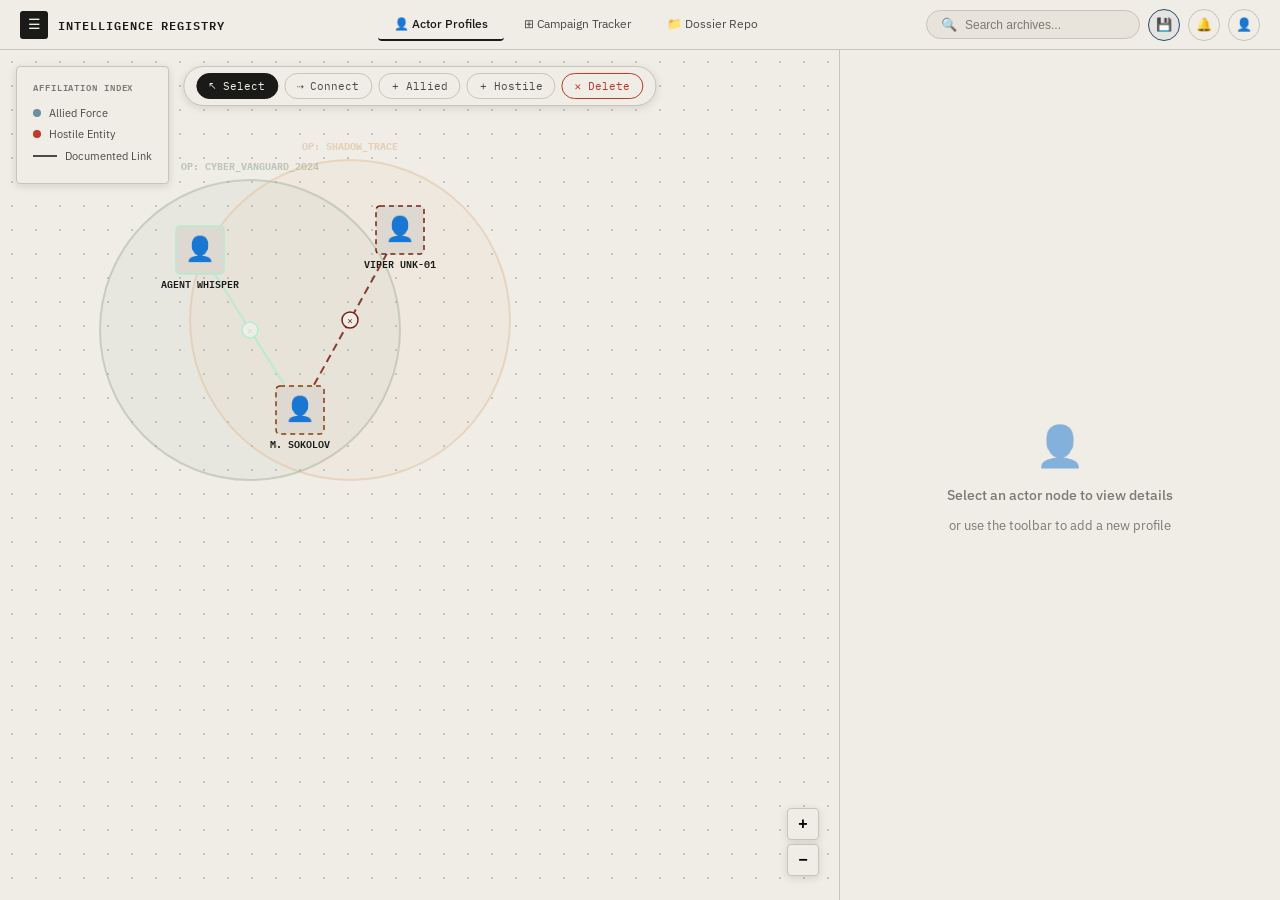
==== index.html @ b9108331 "Initial commit for Intelligence Registry" ====
<!DOCTYPE html>
<html lang="en">
<head>
  <meta charset="UTF-8">
  <meta name="viewport" content="width=device-width, initial-scale=1.0">
  <title>Intelligence Registry – Actor Profiles</title>
  <link rel="preconnect" href="https://fonts.googleapis.com">
  <link href="https://fonts.googleapis.com/css2?family=IBM+Plex+Mono:wght@400;500;600&family=IBM+Plex+Sans:wght@300;400;500;600&display=swap" rel="stylesheet">
  <link rel="stylesheet" href="style.css">
</head>
<body class="page-actors">

<nav class="navbar">
  <div class="nav-brand">
    <div class="nav-icon">☰</div>
    <span class="nav-title">INTELLIGENCE REGISTRY</span>
  </div>
  <div class="nav-links">
    <a href="index.html" class="nav-link active">👤 Actor Profiles</a>
    <a href="campaign.html" class="nav-link">⊞ Campaign Tracker</a>
    <a href="dossier.html" class="nav-link">📁 Dossier Repo</a>
  </div>
  <div class="nav-right">
    <div class="search-box">
      <span class="search-icon">🔍</span>
      <input type="text" placeholder="Search archives..." id="globalSearch">
    </div>
    <button class="backup-btn" id="backupBtn" title="Backup & Restore Database">💾</button>
    <button class="icon-btn" title="Notifications">🔔</button>
    <button class="icon-btn avatar-btn" title="Profile">👤</button>
  </div>
</nav>

<div class="page-layout">

  <!-- ── LEFT: GRAPH CANVAS ── -->
  <div class="graph-panel">
    <div class="legend-box">
      <div class="legend-title">AFFILIATION INDEX</div>
      <div class="legend-item"><span class="dot allied"></span> Allied Force</div>
      <div class="legend-item"><span class="dot hostile"></span> Hostile Entity</div>
      <div class="legend-item"><span class="line-sample"></span> Documented Link</div>
    </div>

    <div class="graph-toolbar">
      <button class="tool-btn active" id="toolSelect" title="Select (click again to deselect)">↖ Select</button>
      <button class="tool-btn" id="toolConnect" title="Draw Connection">⇢ Connect</button>
      <button class="tool-btn" id="toolAddAllied" title="Add Allied Profile">+ Allied</button>
      <button class="tool-btn" id="toolAddHostile" title="Add Hostile Profile">+ Hostile</button>
      <button class="tool-btn danger" id="toolDelete" title="Delete Node">✕ Delete</button>
    </div>

    <svg id="graphCanvas" width="100%" height="100%">
      <defs>
        <clipPath id="clip-circle-template">
          <circle cx="0" cy="0" r="22"/>
        </clipPath>
      </defs>
      <g id="campaignBgGroup"></g>
      <g id="edgesGroup"></g>
      <g id="nodesGroup"></g>
    </svg>

    <div class="zoom-controls">
      <button id="zoomIn" class="zoom-btn">+</button>
      <button id="zoomOut" class="zoom-btn">−</button>
    </div>
    <div id="connectHint" class="connect-hint hidden">Click a source node, then a target node. Press ESC to cancel.</div>
  </div>

  <!-- ── RIGHT: DETAIL PANEL ── -->
  <div class="detail-panel" id="detailPanel">
    <div class="no-selection" id="noSelection">
      <div class="no-sel-icon">👤</div>
      <div class="no-sel-text">Select an actor node to view details</div>
      <div class="no-sel-sub">or use the toolbar to add a new profile</div>
    </div>

    <div id="profileDetail" class="hidden">
      <div class="badge-row">
        <div class="secret-badge" id="detailBadge">SECRET // LEVEL 4</div>
        <div class="badge-actions">
          <button class="icon-btn sm" title="Print" onclick="window.print()">🖨</button>
        </div>
      </div>

      <!-- Photo Upload -->
      <div class="photo-section">
        <div class="photo-frame" id="photoFrame" onclick="document.getElementById('photoUpload').click()">
          <img id="profilePhotoImg" src="" alt="" class="hidden" style="width:100%;height:100%;object-fit:cover;border-radius:4px;">
          <div id="photoPlaceholder">
            <div style="font-size:32px;">📷</div>
            <div style="font-size:10px;font-family:var(--mono);margin-top:4px;">CLICK TO UPLOAD</div>
          </div>
        </div>
        <input type="file" id="photoUpload" accept="image/*" style="display:none">
        <button class="remove-photo-btn hidden" id="removePhotoBtn" onclick="removePhoto()">✕ Remove Photo</button>
      </div>

      <!-- Classification / Designation -->
      <div class="field-row">
        <div class="field-group">
          <label class="field-label">CLASSIFICATION</label>
          <div class="field-value editable" contenteditable="true" id="detailClassification">TACTICAL COMMANDER</div>
        </div>
        <div class="field-group">
          <label class="field-label">DESIGNATION</label>
          <div class="field-value editable" contenteditable="true" id="detailDesignation">"THE ROOK"</div>
        </div>
      </div>

      <div class="field-row">
        <div class="field-group">
          <label class="field-label">FULL NAME</label>
          <div class="field-value editable" contenteditable="true" id="detailName">M. SOKOLOV</div>
        </div>
        <div class="field-group">
          <label class="field-label">AFFILIATION</label>
          <select class="field-select" id="detailAffiliation">
            <option value="allied">Allied Force</option>
            <option value="hostile" selected>Hostile Entity</option>
            <option value="neutral">Neutral</option>
            <option value="unknown">Unknown</option>
          </select>
        </div>
      </div>

      <!-- ARCHETYPE -->
      <div class="section-header">ARCHETYPE</div>
      <div class="archetype-fields">
        <div class="arch-field-row">
          <label class="arch-field-label">ARCHETYPE</label>
          <div class="field-value editable arch-field-input" contenteditable="true" id="archetypeText" placeholder="e.g. Tactical Commander"></div>
        </div>
        <div class="arch-field-row">
          <label class="arch-field-label arch-angel-label">😇 ANGEL</label>
          <div class="field-value editable arch-field-input" contenteditable="true" id="angelText" placeholder="e.g. Diplomatic liaison, protects civilians"></div>
        </div>
        <div class="arch-field-row">
          <label class="arch-field-label arch-demon-label">😈 DEMON</label>
          <div class="field-value editable arch-field-input" contenteditable="true" id="demonText" placeholder="e.g. Arms trafficking, coercion"></div>
        </div>
      </div>

      <!-- PERSONAL DETAILS -->
      <div class="section-header">PERSONAL DETAILS</div>
      <div class="personal-details-grid">
        <div class="field-group">
          <label class="field-label">DATE OF BIRTH</label>
          <div class="field-value editable" contenteditable="true" id="detailDOB">1978-03-14</div>
        </div>
        <div class="field-group">
          <label class="field-label">NATIONALITY</label>
          <div class="field-value editable" contenteditable="true" id="detailNationality">Russian Federation</div>
        </div>
        <div class="field-group full-width">
          <label class="field-label">HOUSE ADDRESS</label>
          <div class="field-value editable" contenteditable="true" id="detailAddress">14 Kutuzovsky Prospekt, Moscow, Russia</div>
        </div>
        <div class="field-group">
          <label class="field-label">PHONE</label>
          <div class="field-value editable" contenteditable="true" id="detailPhone">+7 495 000-0000</div>
        </div>
        <div class="field-group">
          <label class="field-label">EMAIL</label>
          <div class="field-value editable" contenteditable="true" id="detailEmail">m.sokolov@redacted.ru</div>
        </div>
      </div>

      <!-- SOCIAL MEDIA -->
      <div class="section-header">SOCIAL MEDIA</div>
      <div class="social-grid">
        <div class="social-row">
          <span class="social-icon linkedin">in</span>
          <div class="field-value editable social-field" contenteditable="true" id="detailLinkedIn">linkedin.com/in/m-sokolov-redacted</div>
        </div>
        <div class="social-row">
          <span class="social-icon instagram">📷</span>
          <div class="field-value editable social-field" contenteditable="true" id="detailInstagram">@m_sokolov_redacted</div>
        </div>
        <div class="social-row">
          <span class="social-icon facebook">f</span>
          <div class="field-value editable social-field" contenteditable="true" id="detailFacebook">facebook.com/m.sokolov.redacted</div>
        </div>
        <div class="social-row">
          <span class="social-icon twitter">𝕏</span>
          <div class="field-value editable social-field" contenteditable="true" id="detailTwitter">@sokolov_redacted</div>
        </div>
      </div>

      <!-- CONFIRMED TIES -->
      <div class="section-header">CONFIRMED TIES</div>
      <div class="ties-container" id="tiesContainer"></div>

      <!-- ASSOCIATED CAMPAIGNS -->
      <div class="section-header">ASSOCIATED CAMPAIGNS</div>
      <div class="campaigns-container" id="campaignsContainer"></div>

      <!-- OPERATIONAL NARRATIVE -->
      <div class="section-header">OPERATIONAL NARRATIVE</div>
      <textarea class="narrative-box" id="detailNarrative"></textarea>

      <!-- SURVEILLANCE LOG -->
      <div class="section-header-row">
        <div class="section-header" style="margin:0">SURVEILLANCE LOG</div>
        <button class="add-log-btn" id="addLogBtn">+ Add Entry</button>
      </div>
      <div class="surveillance-log" id="surveillanceLog"></div>

      <div class="detail-actions">
        <button class="action-btn save-btn" id="saveProfileBtn">💾 Save Profile</button>
        <button class="action-btn del-btn" id="deleteProfileBtn">🗑 Delete Profile</button>
      </div>
    </div>
  </div>
</div>

<!-- MODALS -->
<div class="modal-overlay hidden" id="addProfileModal">
  <div class="modal">
    <div class="modal-header"><span>NEW ACTOR PROFILE</span><button class="modal-close" id="closeAddProfile">✕</button></div>
    <div class="modal-body">
      <label class="field-label">DISPLAY NAME *</label>
      <input type="text" class="modal-input" id="newProfileName" placeholder="e.g. J. SMITH">
      <label class="field-label">AFFILIATION *</label>
      <select class="modal-input" id="newProfileAffiliation">
        <option value="allied">Allied Force</option>
        <option value="hostile">Hostile Entity</option>
        <option value="neutral">Neutral</option>
        <option value="unknown">Unknown</option>
      </select>
      <label class="field-label">CLASSIFICATION</label>
      <input type="text" class="modal-input" id="newProfileClass" placeholder="e.g. FIELD OPERATIVE">
      <label class="field-label">DESIGNATION</label>
      <input type="text" class="modal-input" id="newProfileDesig" placeholder='e.g. "GHOST"'>
    </div>
    <div class="modal-footer">
      <button class="modal-btn cancel" id="cancelAddProfile">Cancel</button>
      <button class="modal-btn confirm" id="confirmAddProfile">Create Profile</button>
    </div>
  </div>
</div>

<div class="modal-overlay hidden" id="addTieModal">
  <div class="modal">
    <div class="modal-header"><span>ADD CONFIRMED TIE</span><button class="modal-close" id="closeAddTie">✕</button></div>
    <div class="modal-body">
      <label class="field-label">ORGANIZATION / GROUP</label>
      <input type="text" class="modal-input" id="newTieName" placeholder="e.g. EASTERN BLOC COMMAND">
    </div>
    <div class="modal-footer">
      <button class="modal-btn cancel" id="cancelAddTie">Cancel</button>
      <button class="modal-btn confirm" id="confirmAddTie">Add Tie</button>
    </div>
  </div>
</div>

<div class="modal-overlay hidden" id="addCampaignModal">
  <div class="modal">
    <div class="modal-header"><span>LINK CAMPAIGN</span><button class="modal-close" id="closeAddCampaign">✕</button></div>
    <div class="modal-body">
      <label class="field-label">SELECT FROM OPERATIONS</label>
      <select class="modal-input" id="campaignOpSelect">
        <option value="">— Choose an operation —</option>
      </select>
      <div style="font-family:var(--mono);font-size:9px;color:var(--text3);text-align:center;margin:4px 0;">— OR TYPE MANUALLY —</div>
      <label class="field-label">CAMPAIGN NAME (custom)</label>
      <input type="text" class="modal-input" id="newCampaignName" placeholder="e.g. OP: IRON_GATE">
      <label class="field-label">STATUS</label>
      <select class="modal-input" id="newCampaignStatus">
        <option value="active">Active</option>
        <option value="review">Under Review</option>
        <option value="archived">Archived</option>
      </select>
    </div>
    <div class="modal-footer">
      <button class="modal-btn cancel" id="cancelAddCampaign">Cancel</button>
      <button class="modal-btn confirm" id="confirmAddCampaign">Link Campaign</button>
    </div>
  </div>
</div>

<div class="modal-overlay hidden" id="addLogModal">
  <div class="modal">
    <div class="modal-header"><span>NEW SURVEILLANCE ENTRY</span><button class="modal-close" id="closeAddLog">✕</button></div>
    <div class="modal-body">
      <label class="field-label">TIMESTAMP / TYPE</label>
      <input type="text" class="modal-input" id="newLogMeta" placeholder="e.g. 1HR AGO // SIGNAL INTEL">
      <label class="field-label">TITLE</label>
      <input type="text" class="modal-input" id="newLogTitle" placeholder="e.g. ASSET MOVEMENT CONFIRMED">
      <label class="field-label">DESCRIPTION</label>
      <textarea class="modal-input" id="newLogDesc" rows="3" placeholder="Detailed description..."></textarea>
      <label class="field-label">TYPE</label>
      <select class="modal-input" id="newLogType">
        <option value="signal">Signal Intel (Blue)</option>
        <option value="field">Field Report (Red)</option>
      </select>
    </div>
    <div class="modal-footer">
      <button class="modal-btn cancel" id="cancelAddLog">Cancel</button>
      <button class="modal-btn confirm" id="confirmAddLog">Add Entry</button>
    </div>
  </div>
</div>

<!-- BACKUP & RESTORE MODAL -->
<div class="modal-overlay hidden" id="backupModal">
  <div class="modal">
    <div class="modal-header"><span>STRATEGIC DATABASE MANAGEMENT</span><button class="modal-close" id="closeBackup">✕</button></div>
    <div class="modal-body">
      <div style="font-family:var(--mono);font-size:10px;color:var(--text3);margin-bottom:14px;line-height:1.4;">
        Manage your local intelligence storage. Export your database as a .JSON file to your computer for backup, or restore a previously saved archive.
      </div>
      <div style="display:flex;flex-direction:column;gap:14px;">
        <button class="modal-btn confirm" id="exportBtn" style="width:100%;height:44px;font-size:12px;">📥 EXPORT TO LOCAL DISK (.JSON)</button>
        <div style="border-top:1px dashed var(--border);padding-top:14px;">
          <label class="field-label">RESTORE FROM ARCHIVE</label>
          <input type="file" id="importFile" accept=".json" style="display:none;">
          <button class="modal-btn" id="triggerImportBtn" style="width:100%;height:44px;font-size:12px;background:var(--bg2);border:1.5px solid var(--border);color:var(--text);margin-top:6px;">📤 IMPORT ARCHIVE FROM DISK</button>
        </div>
      </div>
    </div>
    <div class="modal-footer">
      <button class="modal-btn cancel" id="cancelBackup">Cancel</button>
    </div>
  </div>
</div>

<script src="actors.js"></script>
</body>
</html>
---- style.css ----
/* ═══════════════════════════ INTELLIGENCE REGISTRY — GLOBAL STYLES ═══════════════════════════ */
*, *::before, *::after { box-sizing: border-box; margin: 0; padding: 0; }
:root {
  --bg: #f0ede6; --bg2: #e8e4db; --bg3: #ddd9d0; --border: #c8c4bb;
  --text: #1a1a18; --text2: #4a4a46; --text3: #7a7a74;
  --accent: #2c4a6e; --accent2: #1a3a5c;
  --allied: #6b8fa3; --hostile: #c0392b; --gold: #b8860b; --green: #2e7d52;
  --demon: #8b1a1a; --angel: #2e5a8e;
  --mono: 'IBM Plex Mono', monospace; --sans: 'IBM Plex Sans', sans-serif;
  --radius: 4px; --shadow: 0 2px 8px rgba(0,0,0,0.12); --shadow-lg: 0 4px 20px rgba(0,0,0,0.18);
}
html, body { font-family: var(--sans); background: var(--bg); color: var(--text); font-size: 13px; line-height: 1.5; }
::-webkit-scrollbar { width: 6px; height: 6px; }
::-webkit-scrollbar-track { background: var(--bg2); }
::-webkit-scrollbar-thumb { background: var(--border); border-radius: 3px; }

/* NAVBAR */
.navbar { display: flex; align-items: center; height: 50px; padding: 0 20px; background: var(--bg); border-bottom: 1.5px solid var(--border); position: sticky; top: 0; z-index: 100; gap: 16px; }
.nav-brand { display: flex; align-items: center; gap: 10px; flex-shrink: 0; }
.nav-icon { width: 28px; height: 28px; background: var(--text); color: var(--bg); display: flex; align-items: center; justify-content: center; font-size: 14px; border-radius: 3px; }
.nav-title { font-family: var(--mono); font-size: 12px; font-weight: 600; letter-spacing: 0.08em; color: var(--text); white-space: nowrap; }
.nav-links { display: flex; gap: 4px; flex: 1; justify-content: center; }
.nav-link { padding: 6px 16px; font-size: 12px; color: var(--text2); text-decoration: none; border-radius: var(--radius); border-bottom: 2px solid transparent; transition: all 0.15s; white-space: nowrap; }
.nav-link:hover { color: var(--text); background: var(--bg2); }
.nav-link.active { color: var(--text); border-bottom-color: var(--text); font-weight: 500; }
.nav-right { display: flex; align-items: center; gap: 8px; flex-shrink: 0; }
.search-box { display: flex; align-items: center; gap: 8px; background: var(--bg2); border: 1px solid var(--border); border-radius: 20px; padding: 4px 14px; }
.search-box input { border: none; background: transparent; outline: none; font-size: 12px; color: var(--text); width: 160px; }
.search-box input::placeholder { color: var(--text3); }
.icon-btn, .backup-btn { width: 32px; height: 32px; border: 1px solid var(--border); background: var(--bg); border-radius: 50%; cursor: pointer; display: flex; align-items: center; justify-content: center; font-size: 13px; transition: all 0.15s; color: var(--text); }
.icon-btn:hover, .backup-btn:hover { background: var(--bg2); border-color: var(--accent); }
.backup-btn { background: rgba(44,74,110,0.05); border-color: var(--accent); color: var(--accent); }
.icon-btn.sm { width: 26px; height: 26px; font-size: 11px; }

/* PAGE 1 LAYOUT */
.page-actors { display: flex; flex-direction: column; height: 100vh; overflow: hidden; }
.page-layout { display: flex; flex: 1; overflow: hidden; }

/* GRAPH PANEL */
.graph-panel { flex: 1; position: relative; background: var(--bg); background-image: radial-gradient(circle, var(--border) 1px, transparent 1px); background-size: 24px 24px; overflow: hidden; border-right: 1.5px solid var(--border); }
#graphCanvas { position: absolute; inset: 0; cursor: default; }
.legend-box { position: absolute; top: 16px; left: 16px; background: var(--bg); border: 1px solid var(--border); border-radius: var(--radius); padding: 14px 16px; box-shadow: var(--shadow); z-index: 10; }
.legend-title { font-family: var(--mono); font-size: 9px; font-weight: 600; letter-spacing: 0.1em; color: var(--text3); margin-bottom: 10px; }
.legend-item { display: flex; align-items: center; gap: 8px; font-size: 11px; color: var(--text2); margin: 5px 0; }
.dot { width: 8px; height: 8px; border-radius: 50%; flex-shrink: 0; }
.dot.allied { background: var(--allied); }
.dot.hostile { background: var(--hostile); }
.line-sample { width: 24px; height: 1.5px; background: var(--text2); flex-shrink: 0; }
.graph-toolbar { position: absolute; top: 16px; left: 50%; transform: translateX(-50%); display: flex; gap: 6px; background: var(--bg); border: 1px solid var(--border); border-radius: 24px; padding: 6px 12px; box-shadow: var(--shadow); z-index: 10; }
.tool-btn { padding: 5px 12px; font-size: 11px; font-family: var(--mono); background: transparent; border: 1px solid var(--border); border-radius: 14px; cursor: pointer; color: var(--text2); transition: all 0.15s; white-space: nowrap; }
.tool-btn:hover { background: var(--bg2); color: var(--text); }
.tool-btn.active { background: var(--text); color: var(--bg); border-color: var(--text); }
.tool-btn.connect-active { background: var(--accent); color: white; border-color: var(--accent); }
.tool-btn.danger { color: var(--hostile); border-color: var(--hostile); }
.tool-btn.danger:hover { background: var(--hostile); color: white; border-color: var(--hostile); }
.tool-btn.danger.active { background: var(--hostile); color: white; border-color: var(--hostile); }
.zoom-controls { position: absolute; bottom: 24px; right: 20px; display: flex; flex-direction: column; gap: 4px; z-index: 10; }
.zoom-btn { width: 32px; height: 32px; border: 1px solid var(--border); background: var(--bg); border-radius: 4px; font-size: 16px; font-weight: 600; cursor: pointer; display: flex; align-items: center; justify-content: center; box-shadow: var(--shadow); transition: background 0.15s; }
.zoom-btn:hover { background: var(--bg2); }
.connect-hint { position: absolute; bottom: 24px; left: 50%; transform: translateX(-50%); background: var(--accent); color: white; padding: 8px 18px; border-radius: 20px; font-size: 11px; font-family: var(--mono); box-shadow: var(--shadow); z-index: 20; white-space: nowrap; }

/* DETAIL PANEL */
.detail-panel { width: 440px; flex-shrink: 0; background: var(--bg); overflow-y: auto; padding: 20px; display: flex; flex-direction: column; }
.no-selection { flex: 1; display: flex; flex-direction: column; align-items: center; justify-content: center; gap: 10px; color: var(--text3); }
.no-sel-icon { font-size: 40px; opacity: 0.5; }
.no-sel-text { font-size: 14px; font-weight: 500; }
.badge-row { display: flex; align-items: center; justify-content: space-between; margin-bottom: 14px; }
.secret-badge { font-family: var(--mono); font-size: 10px; font-weight: 600; letter-spacing: 0.08em; color: var(--hostile); border: 1.5px solid var(--hostile); padding: 4px 10px; border-radius: 3px; }
.badge-actions { display: flex; gap: 6px; }

/* PHOTO SECTION */
.photo-section { display: flex; flex-direction: column; align-items: center; gap: 8px; margin-bottom: 16px; }
.photo-frame { width: 100px; height: 100px; border: 2px dashed var(--border); border-radius: 6px; cursor: pointer; display: flex; flex-direction: column; align-items: center; justify-content: center; overflow: hidden; background: var(--bg2); transition: border-color 0.15s; position: relative; }
.photo-frame:hover { border-color: var(--accent); background: rgba(44,74,110,0.05); }
.photo-frame.has-photo { border-style: solid; border-color: var(--border); }
#photoPlaceholder { display: flex; flex-direction: column; align-items: center; justify-content: center; color: var(--text3); }
.remove-photo-btn { font-family: var(--mono); font-size: 10px; background: transparent; border: 1px solid var(--hostile); color: var(--hostile); border-radius: 3px; padding: 3px 10px; cursor: pointer; }
.remove-photo-btn:hover { background: var(--hostile); color: white; }

/* ARCHETYPE */
.archetype-fields { display: flex; flex-direction: column; gap: 6px; margin-bottom: 4px; }
.arch-field-row { display: flex; align-items: stretch; gap: 0; border: 1.5px solid var(--border); border-radius: 5px; overflow: hidden; }
.arch-field-label { font-family: var(--mono); font-size: 9px; font-weight: 700; letter-spacing: 0.10em; color: var(--text3); background: var(--bg2); padding: 8px 10px; min-width: 90px; display: flex; align-items: center; border-right: 1.5px solid var(--border); white-space: nowrap; }
.arch-angel-label { color: #4a7cb5; }
.arch-demon-label { color: var(--demon); }
.arch-field-input { flex: 1; padding: 8px 10px; font-family: var(--mono); font-size: 11px; color: var(--text); background: var(--bg); outline: none; min-height: 34px; line-height: 1.4; }
.arch-field-input:empty::before { content: attr(placeholder); color: var(--text3); font-style: italic; }
.arch-field-input:focus { background: white; }

/* SOCIAL MEDIA */
.social-grid { display: flex; flex-direction: column; gap: 7px; margin-bottom: 4px; }
.social-row { display: flex; align-items: center; gap: 10px; }
.social-icon { width: 28px; height: 28px; border-radius: 4px; display: flex; align-items: center; justify-content: center; font-size: 12px; font-weight: 700; font-family: var(--mono); flex-shrink: 0; color: white; }
.social-icon.linkedin { background: #0077b5; }
.social-icon.instagram { background: linear-gradient(135deg, #f09433, #e6683c, #dc2743, #cc2366, #bc1888); font-size: 14px; }
.social-icon.facebook { background: #1877f2; }
.social-icon.twitter { background: #111; }
.social-field { flex: 1; font-size: 11px; min-height: 28px; padding: 4px 8px; }

/* FIELDS */
.field-row { display: grid; grid-template-columns: 1fr 1fr; gap: 12px; margin-bottom: 14px; }
.field-group { display: flex; flex-direction: column; gap: 4px; }
.field-group.full-width { grid-column: 1 / -1; }
.field-label { font-family: var(--mono); font-size: 9px; font-weight: 600; letter-spacing: 0.12em; color: var(--text3); text-transform: uppercase; }
.field-value { font-family: var(--mono); font-size: 12px; font-weight: 500; color: var(--text); padding: 6px 8px; border: 1px solid transparent; border-radius: var(--radius); min-height: 30px; }
.field-value.editable { border-color: var(--bg2); background: var(--bg2); cursor: text; transition: border-color 0.15s; }
.field-value.editable:focus { outline: none; border-color: var(--accent); background: white; }
.field-select { font-family: var(--mono); font-size: 12px; color: var(--text); background: var(--bg2); border: 1px solid var(--bg2); border-radius: var(--radius); padding: 6px 8px; outline: none; cursor: pointer; }
.field-select:focus { border-color: var(--accent); background: white; }
.section-header { font-family: var(--mono); font-size: 9px; font-weight: 600; letter-spacing: 0.14em; color: var(--text3); text-transform: uppercase; border-bottom: 1px solid var(--border); padding-bottom: 6px; margin: 14px 0 10px; }
.section-header-row { display: flex; align-items: center; justify-content: space-between; border-bottom: 1px solid var(--border); padding-bottom: 6px; margin: 14px 0 10px; }
.personal-details-grid { display: grid; grid-template-columns: 1fr 1fr; gap: 10px; margin-bottom: 4px; }
.ties-container { display: flex; flex-wrap: wrap; gap: 8px; margin-bottom: 4px; }
.tie-tag { font-family: var(--mono); font-size: 10px; font-weight: 500; letter-spacing: 0.06em; background: var(--bg2); border: 1.5px solid var(--border); border-radius: 3px; padding: 4px 10px; cursor: pointer; display: flex; align-items: center; gap: 6px; }
.tie-tag:hover { border-color: var(--hostile); }
.tie-add { font-family: var(--mono); font-size: 10px; background: transparent; border: 1.5px dashed var(--border); border-radius: 3px; padding: 4px 10px; cursor: pointer; color: var(--accent); transition: all 0.15s; }
.tie-add:hover { background: var(--bg2); border-color: var(--accent); }
.campaigns-container { display: flex; flex-wrap: wrap; padding: 25px 0; min-height: 140px; align-items: center; justify-content: center; position: relative; }
.campaign-bubble-wrapper { position: relative; transition: transform 0.3s cubic-bezier(0.175, 0.885, 0.32, 1.275); z-index: 1; }
.campaign-bubble-wrapper:not(:first-child) { margin-left: -30px; }
.campaign-bubble-wrapper:hover { transform: scale(1.15); z-index: 10 !important; }
.campaign-bubble { width: 110px; height: 110px; border-radius: 50%; display: flex; align-items: center; justify-content: center; text-align: center; padding: 12px; font-family: var(--mono); font-size: 10px; font-weight: 700; color: white; border: 2.5px solid rgba(255,255,255,0.4); box-shadow: 0 4px 15px rgba(0,0,0,0.12); mix-blend-mode: multiply; position: relative; cursor: default; overflow: hidden; backdrop-filter: blur(2px); }
.campaign-bubble span { position: relative; z-index: 2; line-height: 1.3; text-shadow: 0 1px 3px rgba(0,0,0,0.2); pointer-events: none; }
.campaign-bubble::after { content: ''; position: absolute; inset: 0; background: radial-gradient(circle at 30% 30%, rgba(255,255,255,0.2), transparent); pointer-events: none; }
.campaign-remove-inner { position: absolute; top: 10px; right: 10px; width: 22px; height: 22px; background: rgba(0,0,0,0.3); color: white; border: none; border-radius: 50%; font-size: 12px; cursor: pointer; display: flex; align-items: center; justify-content: center; opacity: 0; transition: opacity 0.2s; z-index: 3; }
.campaign-bubble-wrapper:hover .campaign-remove-inner { opacity: 1; }
.campaign-remove-inner:hover { background: var(--hostile); box-shadow: 0 0 5px rgba(192,57,43,0.5); }
.remove-btn { width: 20px; height: 20px; border: none; background: transparent; color: var(--text3); cursor: pointer; font-size: 11px; border-radius: 3px; display: flex; align-items: center; justify-content: center; flex-shrink: 0; }
.remove-btn:hover { background: rgba(192,57,43,0.12); color: var(--hostile); }
.narrative-box { width: 100%; min-height: 110px; background: var(--bg2); border: 1px solid var(--border); border-radius: var(--radius); padding: 10px 12px; font-family: var(--mono); font-size: 11px; color: var(--text); line-height: 1.7; resize: vertical; outline: none; transition: border-color 0.15s; }
.narrative-box:focus { border-color: var(--accent); background: white; }
.surveillance-log { display: flex; flex-direction: column; gap: 10px; }
.log-entry { display: flex; gap: 10px; padding: 8px 10px; background: var(--bg2); border-radius: var(--radius); border-left: 3px solid var(--border); align-items: flex-start; }
.log-entry[data-type="signal"] { border-left-color: var(--allied); }
.log-entry[data-type="field"] { border-left-color: var(--hostile); }
.log-dot { width: 8px; height: 8px; border-radius: 50%; flex-shrink: 0; margin-top: 4px; }
.log-dot.allied { background: var(--allied); }
.log-dot.hostile { background: var(--hostile); }
.log-body { flex: 1; min-width: 0; }
.log-meta { font-family: var(--mono); font-size: 9px; font-weight: 600; letter-spacing: 0.1em; color: var(--text3); margin-bottom: 3px; }
.log-title { font-family: var(--mono); font-size: 11px; font-weight: 600; color: var(--text); margin-bottom: 3px; outline: none; border-radius: 2px; }
.log-title:focus { background: var(--bg3); padding: 2px 4px; }
.log-desc { font-size: 11px; color: var(--text2); outline: none; border-radius: 2px; line-height: 1.5; }
.log-desc:focus { background: var(--bg3); padding: 2px 4px; }
.add-log-btn { font-family: var(--mono); font-size: 10px; background: transparent; border: none; color: var(--accent); cursor: pointer; padding: 2px 0; }
.add-log-btn:hover { text-decoration: underline; }
.detail-actions { display: flex; gap: 10px; margin-top: 20px; padding-top: 16px; border-top: 1px solid var(--border); }
.action-btn { flex: 1; padding: 9px; border-radius: var(--radius); font-family: var(--mono); font-size: 11px; font-weight: 600; cursor: pointer; transition: all 0.15s; border: 1.5px solid; }
.save-btn { background: var(--accent); color: white; border-color: var(--accent); }
.save-btn:hover { background: var(--accent2); }
.del-btn, .remove-btn { background: transparent; color: var(--hostile); border: 1px solid var(--hostile); border-radius: 4px; padding: 4px; cursor: pointer; transition: all 0.15s; font-size: 13px; aspect-ratio: 1; display: flex; align-items: center; justify-content: center; width: fit-content; }
.del-btn:hover, .remove-btn:hover { background: var(--hostile); color: white; }

/* MODALS */
.modal-overlay { position: fixed; inset: 0; background: rgba(0,0,0,0.45); z-index: 1000; display: flex; align-items: center; justify-content: center; animation: fadeIn 0.15s ease; }
.modal-overlay.hidden { display: none !important; }
.modal { background: var(--bg); border: 1px solid var(--border); border-radius: 6px; width: 400px; max-width: 90vw; box-shadow: var(--shadow-lg); animation: slideUp 0.15s ease; max-height: 90vh; overflow-y: auto; }
.modal-header { display: flex; align-items: center; justify-content: space-between; padding: 16px 20px; border-bottom: 1px solid var(--border); font-family: var(--mono); font-size: 12px; font-weight: 600; letter-spacing: 0.08em; color: var(--text); position: sticky; top: 0; background: var(--bg); z-index: 1; }
.modal-close { background: none; border: none; cursor: pointer; color: var(--text3); font-size: 14px; width: 24px; height: 24px; border-radius: 3px; display: flex; align-items: center; justify-content: center; }
.modal-close:hover { background: var(--bg2); color: var(--text); }
.modal-body { padding: 20px; display: flex; flex-direction: column; gap: 12px; }
.modal-input { width: 100%; padding: 8px 12px; background: var(--bg2); border: 1px solid var(--border); border-radius: var(--radius); font-family: var(--mono); font-size: 12px; color: var(--text); outline: none; transition: border-color 0.15s; }
.modal-input:focus { border-color: var(--accent); background: white; }
.modal-input[rows] { resize: vertical; line-height: 1.6; }
.modal-footer { display: flex; justify-content: flex-end; gap: 10px; padding: 14px 20px; border-top: 1px solid var(--border); position: sticky; bottom: 0; background: var(--bg); }
.modal-btn { padding: 7px 20px; border-radius: var(--radius); font-family: var(--mono); font-size: 11px; font-weight: 600; cursor: pointer; transition: all 0.15s; border: 1.5px solid; }
.modal-btn.cancel { background: transparent; color: var(--text2); border-color: var(--border); }
.modal-btn.cancel:hover { background: var(--bg2); }
.modal-btn.confirm { background: var(--accent); color: white; border-color: var(--accent); }
.modal-btn.confirm:hover { background: var(--accent2); }

/* PAGE 2 CAMPAIGN */
.page-campaign { min-height: 100vh; background: var(--bg); display: flex; flex-direction: column; }
.campaign-body { max-width: 1100px; margin: 0 auto; padding: 28px 28px 60px; width: 100%; }
.campaign-header-block { display: flex; align-items: flex-start; justify-content: space-between; margin-bottom: 6px; }
.page-title { font-family: var(--mono); font-size: 36px; font-weight: 600; letter-spacing: -0.02em; color: var(--text); line-height: 1; }
.page-subtitle { font-size: 12px; color: var(--text3); margin-top: 4px; font-style: italic; min-width: 50px; }
.op-name-header:focus, .page-subtitle:focus { border-bottom-color: var(--accent) !important; background: rgba(44,74,110,0.03); }
.new-op-btn { display: flex; align-items: center; gap: 8px; background: var(--text); color: var(--bg); border: none; border-radius: var(--radius); padding: 12px 22px; font-family: var(--mono); font-size: 12px; font-weight: 600; letter-spacing: 0.06em; cursor: pointer; transition: background 0.15s; white-space: nowrap; }
.new-op-btn:hover { background: var(--accent); }
.op-grid { display: grid; grid-template-columns: 290px 1fr; gap: 20px; margin: 20px 0; }
.field-label-sm { font-family: var(--mono); font-size: 9px; font-weight: 600; letter-spacing: 0.14em; color: var(--text3); text-transform: uppercase; margin-bottom: 6px; }
.op-select-wrapper { position: relative; }
.op-select { width: 100%; padding: 10px 40px 10px 14px; background: var(--bg2); border: 1.5px solid var(--border); border-radius: var(--radius); font-family: var(--mono); font-size: 13px; font-weight: 600; color: var(--text); cursor: pointer; outline: none; appearance: none; transition: border-color 0.15s; }
.op-select:focus { border-color: var(--accent); }
.op-select-icon { position: absolute; right: 12px; top: 50%; transform: translateY(-50%); pointer-events: none; color: var(--text3); font-size: 16px; }
.briefing-area { width: 100%; min-height: 80px; background: var(--bg2); border: 1.5px solid var(--border); border-radius: var(--radius); padding: 12px 14px; font-family: var(--mono); font-size: 12px; color: var(--text); line-height: 1.7; resize: vertical; outline: none; transition: border-color 0.15s; }
.briefing-area:focus { border-color: var(--accent); background: white; }
.incident-header { display: flex; align-items: center; justify-content: space-between; border-bottom: 2px solid var(--text); padding-bottom: 10px; margin-bottom: 18px; }
.incident-title { display: flex; align-items: center; gap: 10px; font-family: var(--mono); font-size: 16px; font-weight: 700; letter-spacing: 0.04em; }
.incident-actions { display: flex; gap: 8px; flex-wrap: wrap; }
.inc-action-btn { padding: 7px 16px; font-family: var(--mono); font-size: 10px; font-weight: 600; letter-spacing: 0.08em; background: transparent; border: 1.5px solid var(--border); border-radius: var(--radius); cursor: pointer; color: var(--text2); transition: all 0.15s; }
.inc-action-btn:hover { background: var(--text); color: var(--bg); border-color: var(--text); }
.add-incident-btn { background: var(--accent); color: white; border-color: var(--accent); }
.add-incident-btn:hover { background: var(--accent2) !important; border-color: var(--accent2) !important; }
.incident-list { display: flex; flex-direction: column; gap: 4px; }
.incident-card { display: flex; align-items: stretch; background: var(--bg); border: 1px solid var(--border); border-radius: var(--radius); overflow: hidden; transition: box-shadow 0.15s; }
.incident-card:hover { box-shadow: var(--shadow); }
.incident-card.priority-high { border-left: 4px solid var(--hostile); }
.incident-card.priority-critical { border-left: 4px solid #8b0000; background: rgba(139,0,0,0.03); }
.incident-card.priority-medium { border-left: 4px solid var(--gold); }
.incident-card.priority-low { border-left: 4px solid var(--text3); }
.incident-card.priority-internal { border-left: 4px solid var(--allied); }
.inc-left { width: 140px; flex-shrink: 0; padding: 14px 12px; border-right: 1px solid var(--border); display: flex; flex-direction: column; gap: 6px; }
.rec-id-label { font-family: var(--mono); font-size: 8px; font-weight: 600; letter-spacing: 0.14em; color: var(--text3); }
.rec-id { font-family: var(--mono); font-size: 12px; font-weight: 600; color: var(--text); outline: none; border-radius: 2px; min-width: 60px; }
.rec-id:focus { background: var(--bg2); padding: 2px 4px; }
.priority-badge { display: inline-block; font-family: var(--mono); font-size: 8px; font-weight: 700; letter-spacing: 0.1em; padding: 3px 7px; border-radius: 2px; text-transform: uppercase; width: fit-content; }
.badge-high { background: rgba(192,57,43,0.15); color: var(--hostile); }
.badge-critical { background: rgba(139,0,0,0.2); color: #8b0000; }
.badge-medium { background: rgba(184,134,11,0.15); color: var(--gold); }
.badge-low { background: var(--bg2); color: var(--text3); }
.badge-internal { background: rgba(107,143,163,0.15); color: var(--allied); }
.badge-hostile { background: rgba(192,57,43,0.15); color: var(--hostile); }
.badge-allied { background: rgba(107,143,163,0.15); color: var(--allied); }
.badge-neutral { background: var(--bg2); color: var(--text2); }
.inc-body { flex: 1; padding: 12px 16px; min-width: 0; }
.inc-name { font-family: var(--mono); font-size: 14px; font-weight: 700; color: var(--text); margin-bottom: 4px; outline: none; border-radius: 2px; display: inline-block; }
.inc-name:focus { background: var(--bg2); padding: 2px 4px; }
.inc-source { font-family: var(--mono); font-size: 11px; color: var(--text3); margin-bottom: 6px; outline: none; border-radius: 2px; display: inline; }
.inc-source:focus { background: var(--bg2); padding: 1px 4px; }
.inc-desc { font-size: 12px; color: var(--text2); line-height: 1.6; outline: none; border-radius: 3px; min-height: 30px; }
.inc-desc:focus { background: var(--bg2); padding: 4px 6px; }
.inc-right { width: 160px; flex-shrink: 0; padding: 14px 14px; border-left: 1px solid var(--border); display: flex; flex-direction: column; align-items: flex-end; justify-content: space-between; gap: 8px; }
.inc-btn { display: flex; align-items: center; gap: 6px; padding: 7px 12px; font-family: var(--mono); font-size: 10px; font-weight: 600; letter-spacing: 0.06em; cursor: pointer; border-radius: var(--radius); border: 1.5px solid; transition: all 0.15s; white-space: nowrap; }
.inc-btn.link-btn { background: var(--text); color: var(--bg); border-color: var(--text); }
.inc-btn.link-btn:hover { background: var(--accent); border-color: var(--accent); }
.inc-btn.validated-btn { background: rgba(46,125,82,0.12); color: var(--green); border-color: rgba(46,125,82,0.4); }
.inc-btn.validated-btn:hover { background: var(--green); color: white; border-color: var(--green); }
.inc-timestamp { font-family: var(--mono); font-size: 9px; color: var(--text3); font-style: italic; }
.pagination-row { display: flex; align-items: center; justify-content: space-between; padding: 16px 0; border-top: 1px solid var(--border); margin-top: 8px; }
.page-info { font-family: var(--mono); font-size: 10px; color: var(--text3); letter-spacing: 0.06em; }
.page-nav { display: flex; gap: 4px; }
.page-nav-btn { width: 32px; height: 32px; border: 1.5px solid var(--border); background: var(--bg); border-radius: var(--radius); cursor: pointer; font-family: var(--mono); font-size: 12px; font-weight: 600; color: var(--text2); display: flex; align-items: center; justify-content: center; transition: all 0.15s; }
.page-nav-btn:hover, .page-nav-btn.active-page { background: var(--text); border-color: var(--text); color: var(--bg); }
.stats-grid { display: grid; grid-template-columns: repeat(4, 1fr); gap: 16px; margin-top: 28px; }
.stat-card { background: var(--bg); border: 1px solid var(--border); border-radius: var(--radius); padding: 20px; }
.stat-label { font-family: var(--mono); font-size: 9px; font-weight: 600; letter-spacing: 0.14em; color: var(--text3); margin-bottom: 10px; text-transform: uppercase; }
.stat-value { font-family: var(--mono); font-size: 32px; font-weight: 700; color: var(--text); line-height: 1; }
.stat-value.red { color: var(--hostile); }
.stat-value.blue { color: var(--allied); }
.stat-suffix { font-size: 12px; font-family: var(--mono); color: var(--text3); letter-spacing: 0.06em; margin-top: 4px; }
.stat-bar { margin-top: 8px; height: 3px; background: var(--border); border-radius: 2px; overflow: hidden; }
.stat-bar-fill { height: 100%; background: var(--allied); border-radius: 2px; }

/* PAGE 3 WAR MONITOR */
.page-war { min-height: 100vh; background: var(--bg); display: flex; flex-direction: column; }
.war-layout { display: flex; flex: 1; overflow: hidden; height: calc(100vh - 50px); }
.war-sidebar { width: 220px; flex-shrink: 0; background: var(--bg); border-right: 1.5px solid var(--border); padding: 24px 0; display: flex; flex-direction: column; overflow-y: auto; }
.sidebar-section-label { font-family: var(--mono); font-size: 9px; font-weight: 600; letter-spacing: 0.14em; color: var(--text3); text-transform: uppercase; padding: 0 20px; margin-bottom: 8px; margin-top: 16px; }
.sidebar-stat-card { margin: 4px 14px; background: var(--bg2); border: 1px solid var(--border); border-radius: var(--radius); padding: 12px 14px; }
.sidebar-stat-label { font-family: var(--mono); font-size: 8px; font-weight: 600; letter-spacing: 0.14em; color: var(--text3); text-transform: uppercase; margin-bottom: 4px; }
.sidebar-stat-value { font-family: var(--mono); font-size: 22px; font-weight: 700; color: var(--text); }
.sidebar-bar { margin-top: 6px; display: flex; align-items: center; gap: 6px; }
.sidebar-bar-track { flex: 1; height: 4px; background: var(--border); border-radius: 2px; overflow: hidden; }
.sidebar-bar-fill { height: 100%; background: var(--allied); border-radius: 2px; }
.sidebar-bar-pct { font-family: var(--mono); font-size: 9px; color: var(--text3); }
.nav-section-label { font-family: var(--mono); font-size: 9px; font-weight: 600; letter-spacing: 0.14em; color: var(--text3); text-transform: uppercase; padding: 16px 20px 6px; border-top: 1px solid var(--border); margin-top: 12px; }
.sidebar-nav-item { display: flex; align-items: center; gap: 10px; padding: 9px 20px; font-size: 12px; color: var(--text2); cursor: pointer; transition: background 0.15s; text-decoration: none; }
.sidebar-nav-item:hover { background: var(--bg2); color: var(--text); }
.sidebar-nav-item.active { background: var(--text); color: var(--bg); font-weight: 500; }
.sidebar-nav-item .nav-item-icon { font-size: 14px; width: 18px; text-align: center; }
.new-submission-btn { margin: 16px 14px 0; display: flex; align-items: center; justify-content: center; gap: 8px; background: var(--allied); color: white; border: none; border-radius: var(--radius); padding: 11px 16px; font-family: var(--mono); font-size: 11px; font-weight: 600; cursor: pointer; transition: background 0.15s; }
.new-submission-btn:hover { background: var(--accent); }
.war-main { flex: 1; overflow-y: auto; padding: 28px 32px 60px; }
.war-title-row { display: flex; align-items: flex-start; justify-content: space-between; margin-bottom: 24px; }
.confidential-badge { display: inline-block; font-family: var(--mono); font-size: 9px; font-weight: 700; letter-spacing: 0.1em; background: var(--text); color: var(--bg); padding: 3px 8px; border-radius: 2px; margin-bottom: 8px; }
.ts-id { font-family: var(--mono); font-size: 10px; color: var(--text3); margin-left: 8px; }
.war-page-title { font-size: 28px; font-weight: 700; color: var(--text); margin-bottom: 6px; line-height: 1.1; }
.war-page-desc { font-size: 12px; color: var(--text2); max-width: 440px; line-height: 1.6; }
.view-controls { display: flex; align-items: center; gap: 10px; }
.view-toggle { display: flex; border: 1px solid var(--border); border-radius: var(--radius); overflow: hidden; }
.view-toggle-btn { padding: 7px 12px; border: none; background: var(--bg); cursor: pointer; font-size: 14px; color: var(--text3); transition: background 0.15s; }
.view-toggle-btn.active { background: var(--text); color: var(--bg); }
.view-toggle-btn:hover:not(.active) { background: var(--bg2); }
.filter-btn { display: flex; align-items: center; gap: 8px; padding: 7px 16px; border: 1.5px solid var(--border); background: var(--bg); border-radius: var(--radius); font-family: var(--mono); font-size: 11px; font-weight: 600; cursor: pointer; color: var(--text2); transition: all 0.15s; }
.filter-btn:hover { background: var(--bg2); }
.breadcrumb { display: flex; align-items: center; gap: 8px; font-family: var(--mono); font-size: 11px; color: var(--text3); margin-bottom: 20px; }
.breadcrumb-item { cursor: pointer; transition: color 0.15s; }
.breadcrumb-item:hover { color: var(--text); text-decoration: underline; }
.breadcrumb-sep { color: var(--border); }
.breadcrumb-current { color: var(--text); font-weight: 600; }
.dossier-section-label { font-family: var(--mono); font-size: 10px; font-weight: 600; letter-spacing: 0.14em; color: var(--text3); text-transform: uppercase; margin-bottom: 14px; }
.folders-grid { display: grid; grid-template-columns: repeat(auto-fill, minmax(180px, 1fr)); gap: 14px; margin-bottom: 32px; }
.folder-card { background: #e8c96a; border: 1px solid #d4b054; border-radius: 6px; padding: 18px 16px; cursor: pointer; transition: all 0.15s; position: relative; min-height: 120px; }
.folder-card:hover { transform: translateY(-2px); box-shadow: var(--shadow); filter: brightness(1.04); }
.folder-card.add-folder { background: transparent; border: 2px dashed var(--border); display: flex; flex-direction: column; align-items: center; justify-content: center; gap: 8px; color: var(--text3); }
.folder-card.add-folder:hover { border-color: var(--accent); color: var(--accent); background: rgba(44,74,110,0.04); }
.folder-badge { position: absolute; top: 10px; right: 10px; font-family: var(--mono); font-size: 8px; font-weight: 700; letter-spacing: 0.1em; padding: 2px 6px; border-radius: 2px; text-transform: uppercase; }
.folder-badge.active { background: rgba(0,0,0,0.15); color: rgba(0,0,0,0.7); }
.folder-badge.review { background: rgba(255,150,0,0.3); color: #7a4a00; }
.folder-badge.archived { background: rgba(0,0,0,0.12); color: rgba(0,0,0,0.5); }
.folder-icon { font-size: 28px; margin-bottom: 6px; }
.folder-name { font-size: 14px; font-weight: 700; color: rgba(0,0,0,0.8); margin-bottom: 4px; }
.folder-meta { font-family: var(--mono); font-size: 10px; color: rgba(0,0,0,0.55); }
.folder-add-icon { font-size: 28px; opacity: 0.5; }
.folder-add-label { font-family: var(--mono); font-size: 11px; font-weight: 600; }
.evidence-section-header { display: flex; align-items: center; justify-content: space-between; margin-bottom: 14px; }
.expand-link { font-family: var(--mono); font-size: 10px; color: var(--accent); cursor: pointer; text-decoration: none; }
.expand-link:hover { text-decoration: underline; }
.evidence-grid { display: grid; grid-template-columns: repeat(auto-fill, minmax(180px, 1fr)); gap: 14px; }
.evidence-card { background: var(--bg2); border: 1px solid var(--border); border-radius: 6px; overflow: hidden; cursor: pointer; transition: all 0.15s; }
.evidence-card:hover { box-shadow: var(--shadow); transform: translateY(-1px); }
.evidence-card.add-evidence { display: flex; flex-direction: column; align-items: center; justify-content: center; gap: 10px; min-height: 160px; border: 2px dashed var(--border); background: transparent; color: var(--text3); border-radius: 6px; }
.evidence-card.add-evidence:hover { border-color: var(--accent); color: var(--accent); background: rgba(44,74,110,0.04); }
.evidence-thumb { width: 100%; height: 110px; background: var(--bg3); display: flex; align-items: center; justify-content: center; font-size: 32px; overflow: hidden; position: relative; }
.evidence-thumb img { width: 100%; height: 100%; object-fit: cover; }
.evidence-play { position: absolute; inset: 0; display: flex; align-items: center; justify-content: center; background: rgba(0,0,0,0.35); }
.evidence-play-btn { width: 36px; height: 36px; background: rgba(255,255,255,0.9); border-radius: 50%; display: flex; align-items: center; justify-content: center; font-size: 14px; padding-left: 3px; }
.evidence-rec-badge { position: absolute; top: 8px; left: 8px; background: rgba(192,57,43,0.9); color: white; font-family: var(--mono); font-size: 9px; font-weight: 700; padding: 2px 6px; border-radius: 2px; }
.evidence-hd-badge { position: absolute; top: 8px; left: 8px; background: rgba(30,100,160,0.9); color: white; font-family: var(--mono); font-size: 9px; font-weight: 700; padding: 2px 6px; border-radius: 2px; }
.evidence-info { padding: 10px 12px; }
.evidence-filename { font-family: var(--mono); font-size: 11px; font-weight: 500; color: var(--text); margin-bottom: 3px; white-space: nowrap; overflow: hidden; text-overflow: ellipsis; }
.evidence-meta { font-family: var(--mono); font-size: 9px; color: var(--text3); margin-bottom: 5px; }
.evidence-tags { display: flex; gap: 4px; flex-wrap: wrap; }
.evidence-tag { font-family: var(--mono); font-size: 8px; font-weight: 600; letter-spacing: 0.06em; padding: 2px 6px; border-radius: 2px; background: var(--bg3); color: var(--text3); }
.evidence-tag.aerial { background: rgba(44,74,110,0.15); color: var(--accent); }
.evidence-tag.verified { background: rgba(46,125,82,0.15); color: var(--green); }
.evidence-tag.ballistics { background: rgba(184,134,11,0.15); color: var(--gold); }
.evidence-tag.sigint { background: rgba(107,143,163,0.15); color: var(--allied); }
.file-list { display: flex; flex-direction: column; gap: 6px; }
.file-row { display: flex; align-items: center; gap: 14px; padding: 10px 14px; background: var(--bg); border: 1px solid var(--border); border-radius: var(--radius); transition: background 0.15s; cursor: pointer; }
.file-row:hover { background: var(--bg2); }
.file-icon { font-size: 18px; flex-shrink: 0; }
.file-name { flex: 1; font-family: var(--mono); font-size: 12px; font-weight: 500; color: var(--text); }
.file-size { font-family: var(--mono); font-size: 10px; color: var(--text3); flex-shrink: 0; }
.file-date { font-family: var(--mono); font-size: 10px; color: var(--text3); flex-shrink: 0; }
.file-tags { display: flex; gap: 4px; }
.file-action-btn { width: 26px; height: 26px; border: 1px solid var(--border); background: transparent; border-radius: 3px; cursor: pointer; font-size: 11px; display: flex; align-items: center; justify-content: center; color: var(--text3); transition: all 0.15s; }
.file-action-btn:hover { background: var(--text); color: var(--bg); border-color: var(--text); }
.upload-area { border: 2px dashed var(--border); border-radius: 6px; padding: 28px; display: flex; flex-direction: column; align-items: center; justify-content: center; gap: 10px; margin-top: 16px; cursor: pointer; transition: all 0.15s; color: var(--text3); }
.upload-area:hover, .upload-area.drag-over { border-color: var(--accent); color: var(--accent); background: rgba(44,74,110,0.03); }
.upload-icon { font-size: 28px; opacity: 0.7; }
.upload-text { font-size: 12px; font-weight: 500; }
.upload-sub { font-family: var(--mono); font-size: 10px; }
.folder-view-header { display: flex; align-items: center; justify-content: space-between; margin-bottom: 20px; }
.folder-view-title { font-size: 22px; font-weight: 700; color: var(--text); }
.folder-view-meta { font-family: var(--mono); font-size: 11px; color: var(--text3); }
.folder-actions { display: flex; gap: 8px; flex-wrap: wrap; }
.add-file-btn { display: flex; align-items: center; gap: 6px; padding: 8px 16px; background: var(--accent); color: white; border: none; border-radius: var(--radius); font-family: var(--mono); font-size: 11px; font-weight: 600; cursor: pointer; transition: background 0.15s; }
.add-file-btn:hover { background: var(--accent2); }

/* FILE VIEWER MODAL */
.file-viewer-modal { width: 600px; max-width: 95vw; }
.file-viewer-content { display: flex; flex-direction: column; align-items: center; gap: 16px; min-height: 200px; }
.file-viewer-preview { width: 100%; max-height: 380px; display: flex; align-items: center; justify-content: center; background: #111; border-radius: 6px; overflow: hidden; }
.file-viewer-preview img { max-width: 100%; max-height: 380px; object-fit: contain; }
.file-viewer-preview video, .file-viewer-preview audio { max-width: 100%; }
.file-viewer-preview .file-icon-large { font-size: 64px; color: var(--text3); padding: 40px; }
.file-viewer-meta { width: 100%; display: grid; grid-template-columns: 1fr 1fr; gap: 10px; }
.file-viewer-meta-item { display: flex; flex-direction: column; gap: 3px; }
.file-viewer-meta-label { font-family: var(--mono); font-size: 8px; font-weight: 600; letter-spacing: 0.12em; color: var(--text3); text-transform: uppercase; }
.file-viewer-meta-value { font-family: var(--mono); font-size: 12px; color: var(--text); }
.notes-edit-area { width: 100%; padding: 8px 12px; background: var(--bg2); border: 1px solid var(--border); border-radius: var(--radius); font-family: var(--mono); font-size: 12px; color: var(--text); resize: vertical; outline: none; }
.notes-edit-area:focus { border-color: var(--accent); background: white; }

/* LINK RESPONSE MODAL */
.link-resp-img-preview { width: 100%; height: 160px; background: var(--bg3); border-radius: 4px; display: flex; align-items: center; justify-content: center; font-size: 40px; overflow: hidden; position: relative; border: 1px solid var(--border); }
.link-resp-img-preview img { width: 100%; height: 100%; object-fit: contain; }

/* TOAST */
.toast-container { position: fixed; bottom: 24px; right: 24px; display: flex; flex-direction: column; gap: 10px; z-index: 9999; pointer-events: none; }
.toast { background: var(--text); color: var(--bg); padding: 12px 20px; border-radius: var(--radius); font-family: var(--mono); font-size: 12px; box-shadow: var(--shadow-lg); animation: slideUp 0.2s ease, fadeOut 0.3s ease 2.5s forwards; max-width: 320px; }
.toast.success { background: var(--green); }
.toast.error { background: var(--hostile); }

/* ANIMATIONS */
@keyframes fadeIn { from { opacity: 0; } to { opacity: 1; } }
@keyframes slideUp { from { opacity: 0; transform: translateY(10px); } to { opacity: 1; transform: translateY(0); } }
@keyframes fadeOut { from { opacity: 1; } to { opacity: 0; pointer-events: none; } }
.hidden { display: none !important; }
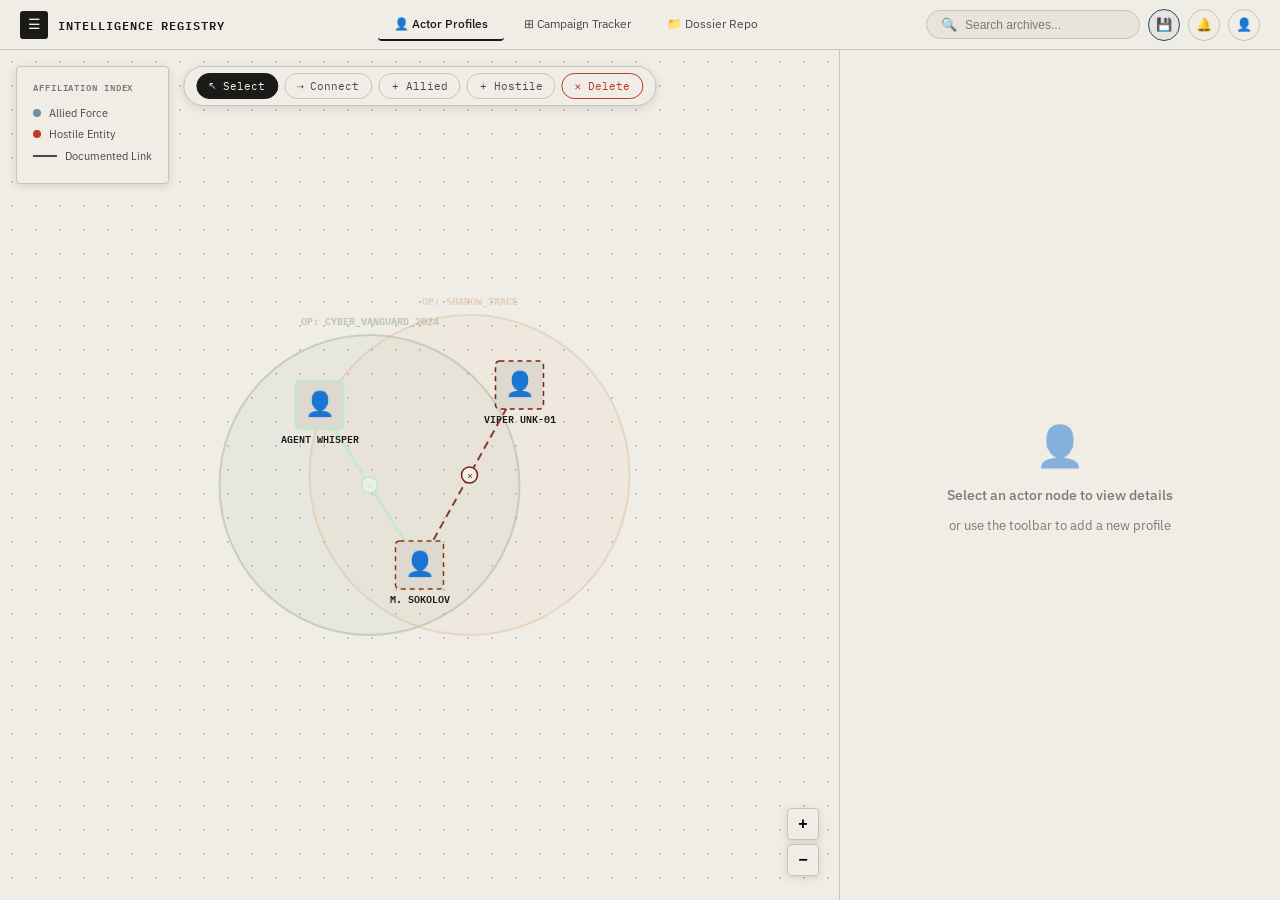
==== commit 5f7f807b: "Add draggable panning logic and auto-center graph on load" ====
--- a/index.html
+++ b/index.html
@@ -56,9 +56,11 @@
           <circle cx="0" cy="0" r="22"/>
         </clipPath>
       </defs>
-      <g id="campaignBgGroup"></g>
-      <g id="edgesGroup"></g>
-      <g id="nodesGroup"></g>
+      <g id="masterGroup">
+        <g id="campaignBgGroup"></g>
+        <g id="edgesGroup"></g>
+        <g id="nodesGroup"></g>
+      </g>
     </svg>
 
     <div class="zoom-controls">
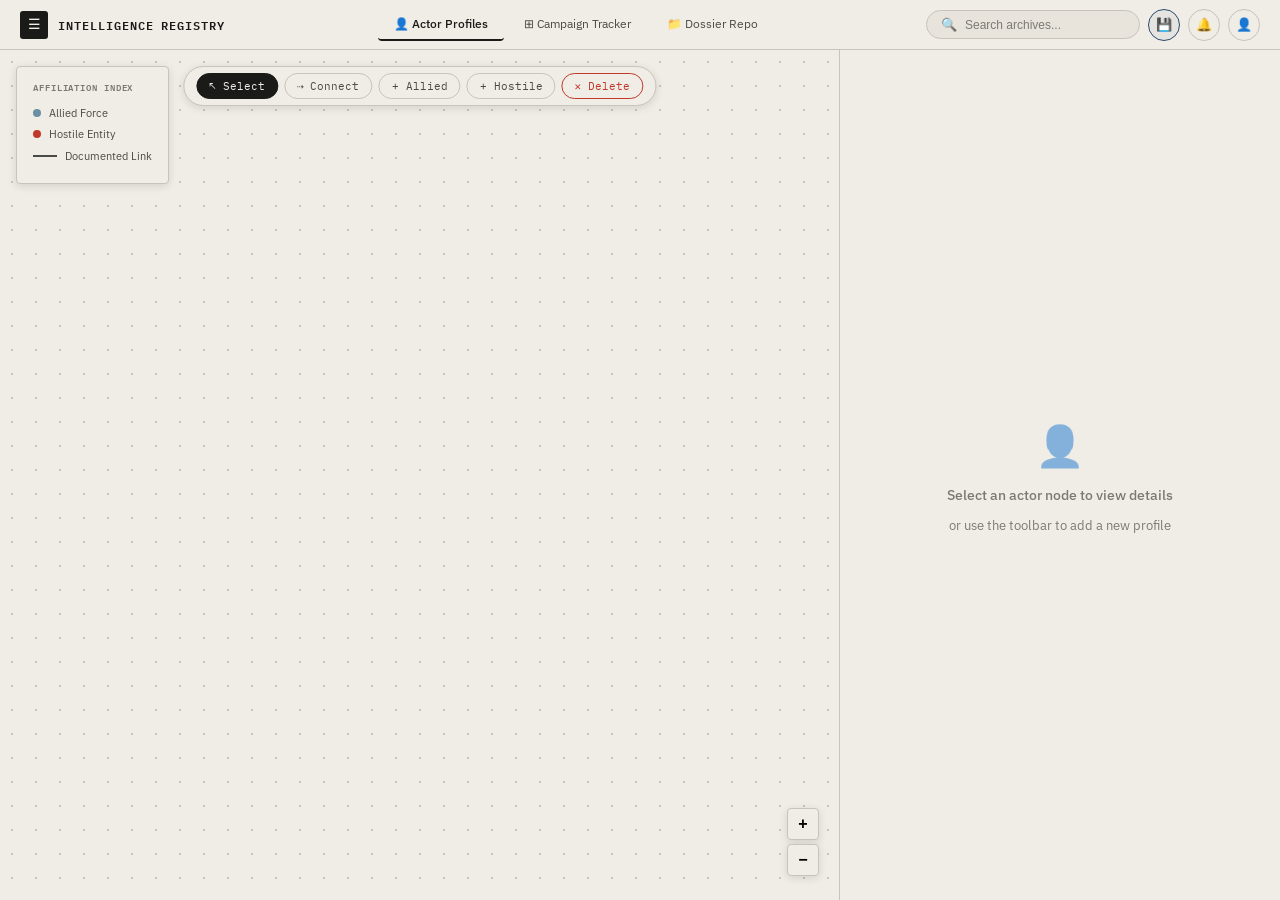
==== commit 080c819b: "Full migration to Real-time Firebase Sync" ====
--- a/index.html
+++ b/index.html
@@ -88,11 +88,11 @@
 
       <!-- Photo Upload -->
       <div class="photo-section">
-        <div class="photo-frame" id="photoFrame" onclick="document.getElementById('photoUpload').click()">
+        <div class="photo-frame" id="photoFrame" tabindex="0" onclick="document.getElementById('photoUpload').click()">
           <img id="profilePhotoImg" src="" alt="" class="hidden" style="width:100%;height:100%;object-fit:cover;border-radius:4px;">
           <div id="photoPlaceholder">
             <div style="font-size:32px;">📷</div>
-            <div style="font-size:10px;font-family:var(--mono);margin-top:4px;">CLICK TO UPLOAD</div>
+            <div style="font-size:10px;font-family:var(--mono);margin-top:4px;text-align:center;">CLICK TO UPLOAD<br>OR PASTE IMAGE</div>
           </div>
         </div>
         <input type="file" id="photoUpload" accept="image/*" style="display:none">
@@ -132,15 +132,69 @@
       <div class="archetype-fields">
         <div class="arch-field-row">
           <label class="arch-field-label">ARCHETYPE</label>
-          <div class="field-value editable arch-field-input" contenteditable="true" id="archetypeText" placeholder="e.g. Tactical Commander"></div>
+          <select class="field-select arch-field-input" id="archetypeText">
+            <option value="">— Select —</option>
+            <option value="BRAHMIN BRAHMIN">BRAHMIN BRAHMIN</option>
+            <option value="BRAHMIN WARRIOR">BRAHMIN WARRIOR</option>
+            <option value="BRAHMIN MERCHANT">BRAHMIN MERCHANT</option>
+            <option value="BRAHMIN SHUDRA">BRAHMIN SHUDRA</option>
+            <option value="WARRIOR BRAHMIN">WARRIOR BRAHMIN</option>
+            <option value="WARRIOR WARRIOR">WARRIOR WARRIOR</option>
+            <option value="WARRIOR MERCHANT">WARRIOR MERCHANT</option>
+            <option value="WARRIOR SHUDRA">WARRIOR SHUDRA</option>
+            <option value="MERCHANT BRAHMIN">MERCHANT BRAHMIN</option>
+            <option value="MERCHANT WARRIOR">MERCHANT WARRIOR</option>
+            <option value="MERCHANT MERCHANT">MERCHANT MERCHANT</option>
+            <option value="MERCHANT SHUDRA">MERCHANT SHUDRA</option>
+            <option value="SHUDRA BRAHMIN">SHUDRA BRAHMIN</option>
+            <option value="SHUDRA WARRIOR">SHUDRA WARRIOR</option>
+            <option value="SHUDRA MERCHANT">SHUDRA MERCHANT</option>
+            <option value="SHUDRA SHUDRA">SHUDRA SHUDRA</option>
+          </select>
         </div>
         <div class="arch-field-row">
           <label class="arch-field-label arch-angel-label">😇 ANGEL</label>
-          <div class="field-value editable arch-field-input" contenteditable="true" id="angelText" placeholder="e.g. Diplomatic liaison, protects civilians"></div>
+          <select class="field-select arch-field-input" id="angelText">
+            <option value="">— Select —</option>
+            <option value="BRAHMIN BRAHMIN">BRAHMIN BRAHMIN</option>
+            <option value="BRAHMIN WARRIOR">BRAHMIN WARRIOR</option>
+            <option value="BRAHMIN MERCHANT">BRAHMIN MERCHANT</option>
+            <option value="BRAHMIN SHUDRA">BRAHMIN SHUDRA</option>
+            <option value="WARRIOR BRAHMIN">WARRIOR BRAHMIN</option>
+            <option value="WARRIOR WARRIOR">WARRIOR WARRIOR</option>
+            <option value="WARRIOR MERCHANT">WARRIOR MERCHANT</option>
+            <option value="WARRIOR SHUDRA">WARRIOR SHUDRA</option>
+            <option value="MERCHANT BRAHMIN">MERCHANT BRAHMIN</option>
+            <option value="MERCHANT WARRIOR">MERCHANT WARRIOR</option>
+            <option value="MERCHANT MERCHANT">MERCHANT MERCHANT</option>
+            <option value="MERCHANT SHUDRA">MERCHANT SHUDRA</option>
+            <option value="SHUDRA BRAHMIN">SHUDRA BRAHMIN</option>
+            <option value="SHUDRA WARRIOR">SHUDRA WARRIOR</option>
+            <option value="SHUDRA MERCHANT">SHUDRA MERCHANT</option>
+            <option value="SHUDRA SHUDRA">SHUDRA SHUDRA</option>
+          </select>
         </div>
         <div class="arch-field-row">
           <label class="arch-field-label arch-demon-label">😈 DEMON</label>
-          <div class="field-value editable arch-field-input" contenteditable="true" id="demonText" placeholder="e.g. Arms trafficking, coercion"></div>
+          <select class="field-select arch-field-input" id="demonText">
+            <option value="">— Select —</option>
+            <option value="BRAHMIN BRAHMIN">BRAHMIN BRAHMIN</option>
+            <option value="BRAHMIN WARRIOR">BRAHMIN WARRIOR</option>
+            <option value="BRAHMIN MERCHANT">BRAHMIN MERCHANT</option>
+            <option value="BRAHMIN SHUDRA">BRAHMIN SHUDRA</option>
+            <option value="WARRIOR BRAHMIN">WARRIOR BRAHMIN</option>
+            <option value="WARRIOR WARRIOR">WARRIOR WARRIOR</option>
+            <option value="WARRIOR MERCHANT">WARRIOR MERCHANT</option>
+            <option value="WARRIOR SHUDRA">WARRIOR SHUDRA</option>
+            <option value="MERCHANT BRAHMIN">MERCHANT BRAHMIN</option>
+            <option value="MERCHANT WARRIOR">MERCHANT WARRIOR</option>
+            <option value="MERCHANT MERCHANT">MERCHANT MERCHANT</option>
+            <option value="MERCHANT SHUDRA">MERCHANT SHUDRA</option>
+            <option value="SHUDRA BRAHMIN">SHUDRA BRAHMIN</option>
+            <option value="SHUDRA WARRIOR">SHUDRA WARRIOR</option>
+            <option value="SHUDRA MERCHANT">SHUDRA MERCHANT</option>
+            <option value="SHUDRA SHUDRA">SHUDRA SHUDRA</option>
+          </select>
         </div>
       </div>
 
@@ -328,6 +382,11 @@
   </div>
 </div>
 
-<script src="actors.js"></script>
+<!-- Firebase SDK (v8) -->
+<script src="https://www.gstatic.com/firebasejs/8.10.1/firebase-app.js"></script>
+<script src="https://www.gstatic.com/firebasejs/8.10.1/firebase-database.js"></script>
+
+<!-- HARB Real-time Sync Engine -->
+<script src="firebase-sync.js"></script>
 </body>
 </html>
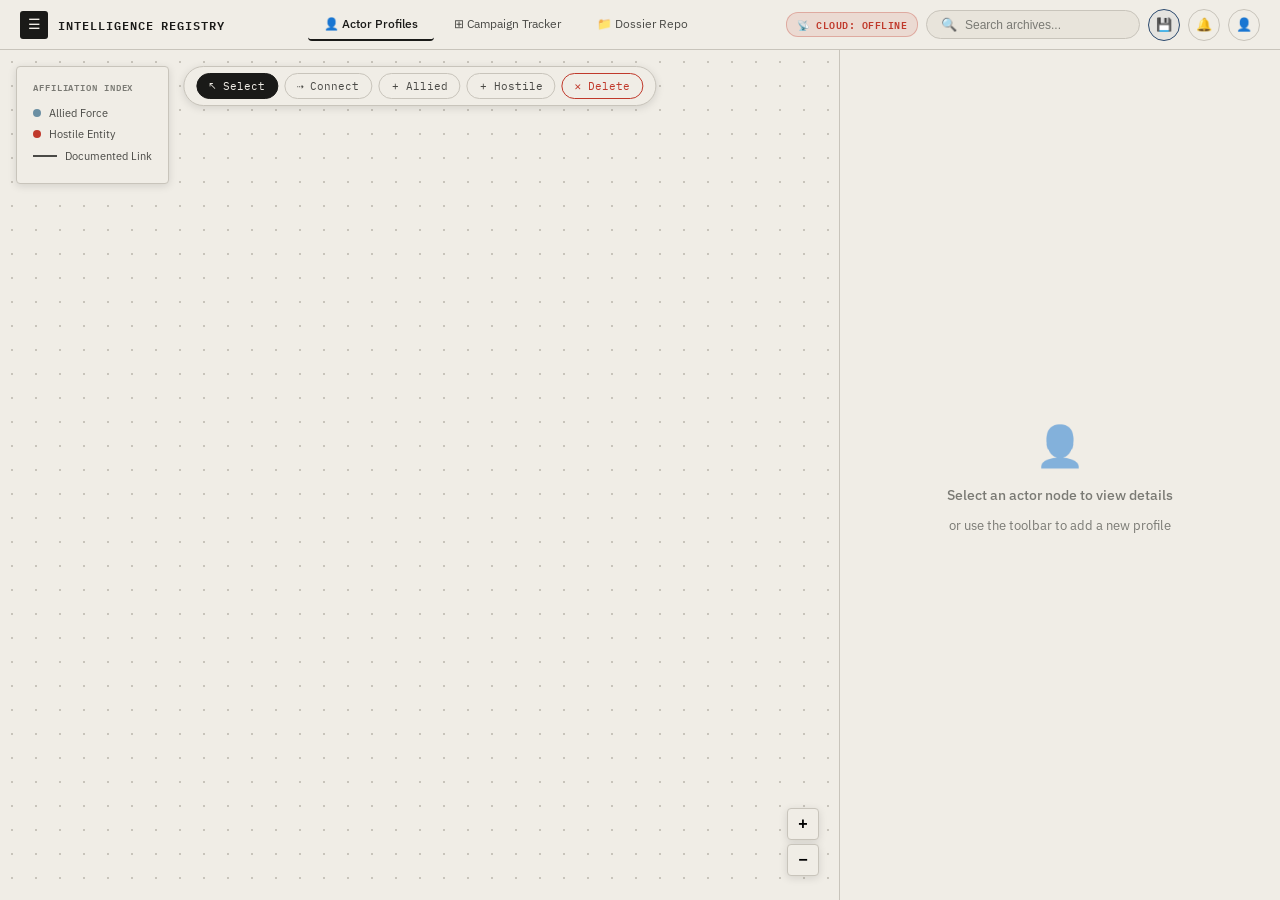
==== commit 4a23f626: "Extreme Measures: Hardcoded Real-time DB & Status Monitor" ====
--- a/index.html
+++ b/index.html
@@ -21,6 +21,7 @@
     <a href="dossier.html" class="nav-link">📁 Dossier Repo</a>
   </div>
   <div class="nav-right">
+    <div id="syncIndicator" class="sync-indicator offline">📡 CLOUD: OFFLINE</div>
     <div class="search-box">
       <span class="search-icon">🔍</span>
       <input type="text" placeholder="Search archives..." id="globalSearch">
--- a/style.css
+++ b/style.css
@@ -369,3 +369,8 @@
 @keyframes slideUp { from { opacity: 0; transform: translateY(10px); } to { opacity: 1; transform: translateY(0); } }
 @keyframes fadeOut { from { opacity: 1; } to { opacity: 0; pointer-events: none; } }
 .hidden { display: none !important; }
+.sync-indicator { font-family: var(--mono); font-size: 10px; font-weight: 600; padding: 4px 10px; border-radius: 12px; display: flex; align-items: center; gap: 6px; letter-spacing: 0.05em; transition: all 0.3s; }
+.sync-indicator.online { background: rgba(46,125,82,0.1); color: var(--green); border: 1px solid rgba(46,125,82,0.3); }
+.sync-indicator.offline { background: rgba(192,57,43,0.1); color: var(--hostile); border: 1px solid rgba(192,57,43,0.3); animation: pulse-red 2s infinite; }
+.sync-indicator.syncing { background: rgba(184,134,11,0.1); color: var(--gold); border: 1px solid rgba(184,134,11,0.3); }
+@keyframes pulse-red { 0% { opacity: 1; } 50% { opacity: 0.5; } 100% { opacity: 1; } }
